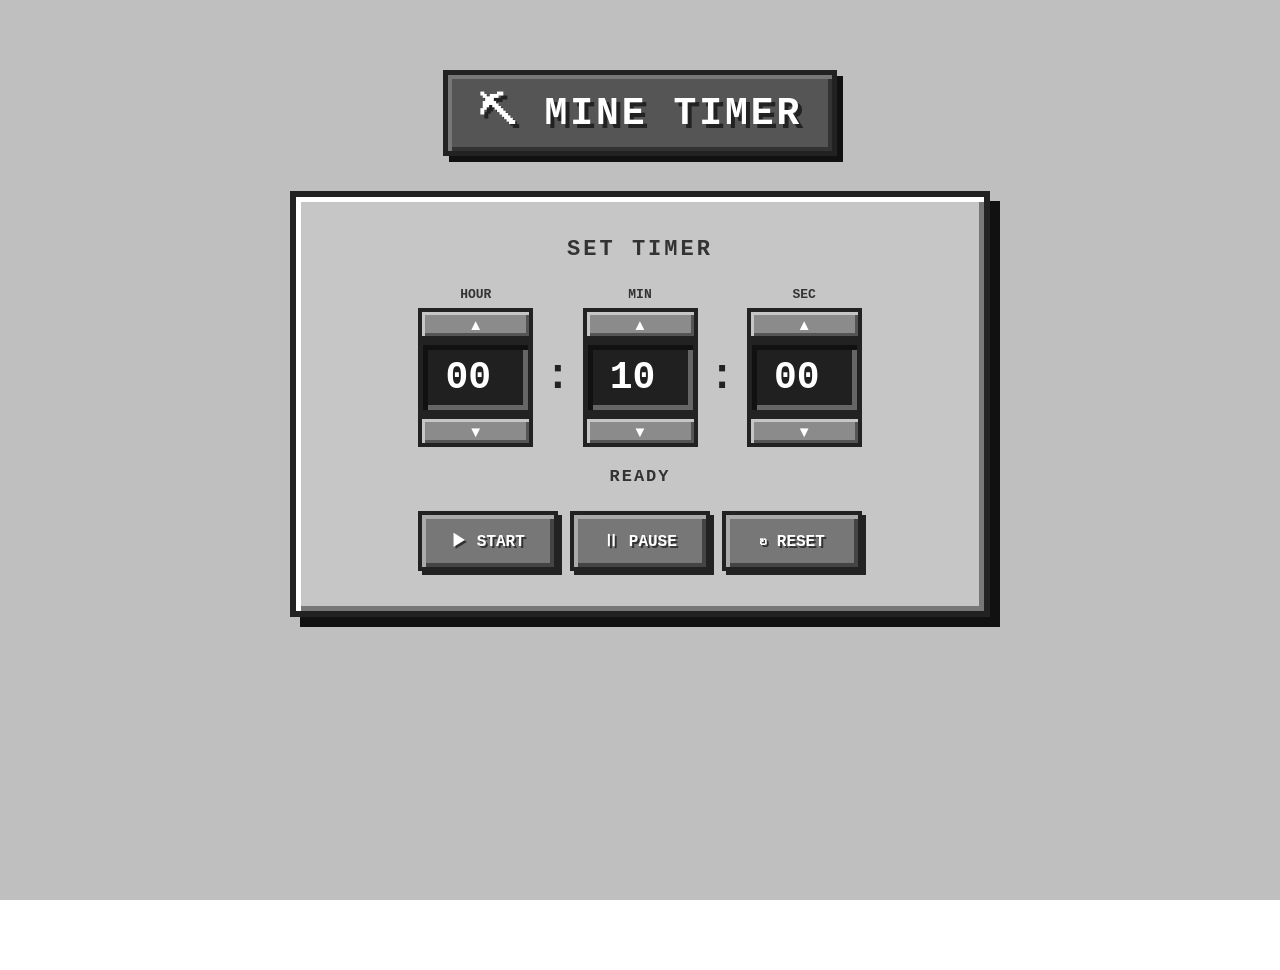
==== index.html @ 0df0d137 "Rename min.html to index.html" ====
<!DOCTYPE html>
<html lang="ko">
<head>
    <meta charset="UTF-8">
    <meta name="viewport" content="width=device-width, initial-scale=1.0">

    <title>Mine Timer</title>

    <link rel="stylesheet" href="style.css">
</head>

<body>

    <!-- 타이머 종료 효과 -->
    <div id="finishEffect">
        <div class="finish-message">
            ⏰ 보석 손실!!
        </div>
    </div>


    <main class="container">

        <!-- 제목 -->
        <h1>⛏ MINE TIMER</h1>


        <!-- 타이머 설정창 -->
        <section class="timer-box">

            <div class="label">
                SET TIMER
            </div>


            <!-- 시간 설정 -->
            <div class="time-input">

                <!-- 시간 -->
                <div class="time-part">

                    <span class="part-name">HOUR</span>

                    <button class="arrow-button" id="hourUp">
                        ▲
                    </button>

                    <input
                        type="number"
                        id="hours"
                        min="0"
                        max="99"
                        maxlength="2"
                        value="00"
                    >

                    <button class="arrow-button" id="hourDown">
                        ▼
                    </button>

                </div>


                <span class="colon">:</span>


                <!-- 분 -->
                <div class="time-part">

                    <span class="part-name">MIN</span>

                    <button class="arrow-button" id="minuteUp">
                        ▲
                    </button>

                    <input
                        type="number"
                        id="minutes"
                        min="0"
                        max="59"
                        maxlength="2"
                        value="10"
                    >

                    <button class="arrow-button" id="minuteDown">
                        ▼
                    </button>

                </div>


                <span class="colon">:</span>


                <!-- 초 -->
                <div class="time-part">

                    <span class="part-name">SEC</span>

                    <button class="arrow-button" id="secondUp">
                        ▲
                    </button>

                    <input
                        type="number"
                        id="seconds"
                        min="0"
                        max="59"
                        maxlength="2"
                        value="00"
                    >

                    <button class="arrow-button" id="secondDown">
                        ▼
                    </button>

                </div>

            </div>


            <!-- 상태 -->
            <div id="status" class="status">
                READY
            </div>


            <!-- 버튼 -->
            <div class="buttons">

                <button id="start" type="button">
                    ▶ START
                </button>

                <button id="pause" type="button">
                    Ⅱ PAUSE
                </button>

                <button id="reset" type="button">
                    ↻ RESET
                </button>

            </div>

        </section>

    </main>


    <script src="script.js"></script>

</body>
</html>
---- style.css ----
* {
    box-sizing: border-box;
}


/* =========================
   기본 화면
========================= */

html,
body {
    margin: 0;
    width: 100%;
    min-height: 100%;
}

body {
    min-height: 100vh;

    color: white;

    font-family: "Courier New", monospace;

    /* 마인크래프트 배경 */
    background-image: url("img/ChatGPT\ Image\ 2026년\ 9월\ 17일\ 오후\ 12_21_06.png");

    background-size: cover;
    background-position: center;
    background-repeat: no-repeat;
    background-attachment: fixed;

    overflow-x: hidden;
}


/* 배경을 조금 어둡게 */
body::after {
    content: "";

    position: fixed;

    inset: 0;

    background: rgba(0, 0, 0, 0.25);

    pointer-events: none;

    z-index: -1;
}


/* =========================
   전체 컨테이너
========================= */

.container {
    width: 700px;

    max-width: 92%;

    margin: 70px auto;

    text-align: center;
}


/* =========================
   제목
========================= */

h1 {
    display: inline-block;

    margin: 0 0 35px;

    padding: 16px 30px;

    background: #555555;

    border: 5px solid #222222;

    box-shadow:
        6px 6px 0 #111111,
        inset 4px 4px 0 #777777,
        inset -4px -4px 0 #333333;

    font-size: 38px;

    letter-spacing: 3px;

    text-shadow:
        4px 4px 0 #222222;
}


/* =========================
   메인 인벤토리 창
========================= */

.timer-box {
    padding: 40px 30px;

    background: #c6c6c6;

    border: 6px solid #222222;

    box-shadow:
        10px 10px 0 #111111,
        inset 5px 5px 0 #ffffff,
        inset -5px -5px 0 #777777;
}


/* 제목 */
.label {
    margin-bottom: 25px;

    color: #333333;

    font-size: 22px;

    font-weight: bold;

    letter-spacing: 3px;
}


/* =========================
   시간 설정
========================= */

.time-input {
    display: flex;

    justify-content: center;

    align-items: center;

    gap: 12px;

    margin-bottom: 20px;
}


/* 시간 하나의 영역 */

.time-part {
    display: flex;

    flex-direction: column;

    align-items: center;
}


/* HOUR / MIN / SEC */

.part-name {
    margin-bottom: 6px;

    color: #333333;

    font-size: 13px;

    font-weight: bold;
}


/* 시간 숫자 */

.time-part input {
    width: 115px;

    height: 75px;

    padding: 0;

    background: #202020;

    color: white;

    border: 5px solid #222222;

    text-align: center;

    font-family: "Courier New", monospace;

    font-size: 38px;

    font-weight: bold;

    box-shadow:
        inset 5px 5px 0 #111111,
        inset -5px -5px 0 #666666;

    outline: none;
}


/* 입력창 선택 */

.time-part input:focus {
    background: #355f2a;

    box-shadow:
        inset 5px 5px 0 #1d3518,
        inset -5px -5px 0 #6b9c59;
}


/* 위/아래 버튼 */

.arrow-button {
    width: 115px;

    height: 32px;

    padding: 0;

    background: #8b8b8b;

    color: white;

    border: 4px solid #222222;

    font-size: 15px;

    font-weight: bold;

    cursor: pointer;

    box-shadow:
        inset 3px 3px 0 #c6c6c6,
        inset -3px -3px 0 #555555;
}


.arrow-button:hover {
    background: #a0a0a0;
}


.arrow-button:active {
    transform: translate(2px, 2px);

    box-shadow:
        inset 3px 3px 0 #555555,
        inset -3px -3px 0 #c6c6c6;
}


/* : */

.colon {
    margin-top: 20px;

    color: #222222;

    font-size: 42px;

    font-weight: bold;
}


/* =========================
   상태
========================= */

.status {
    margin: 15px 0 25px;

    color: #333333;

    font-size: 17px;

    font-weight: bold;

    letter-spacing: 2px;
}


/* =========================
   START / PAUSE / RESET
========================= */

.buttons {
    display: flex;

    justify-content: center;

    gap: 12px;

    flex-wrap: wrap;
}


.buttons button {
    min-width: 140px;

    height: 60px;

    background: #777777;

    color: white;

    border: 4px solid #222222;

    font-family: "Courier New", monospace;

    font-size: 16px;

    font-weight: bold;

    cursor: pointer;

    text-shadow:
        2px 2px 0 #333333;

    box-shadow:
        inset 4px 4px 0 #aaaaaa,
        inset -4px -4px 0 #444444,
        4px 4px 0 #222222;
}


/* 마우스 올림 */

.buttons button:hover {
    background: #999999;
}


/* 누르는 순간 */

.buttons button:active {
    transform: translate(3px, 3px);

    box-shadow:
        inset 4px 4px 0 #444444,
        inset -4px -4px 0 #aaaaaa;
}


/* =========================
   종료 화면
========================= */

#finishEffect {
    position: fixed;

    inset: 0;

    display: none;

    justify-content: center;

    align-items: center;

    background: rgba(150, 0, 0, 0.5);

    z-index: 9999;

    pointer-events: none;
}


/* 종료됐을 때 */

#finishEffect.show {
    display: flex;

    animation: screenFlash 0.5s infinite alternate;
}


/* 종료 메시지 */

.finish-message {
    padding: 25px 40px;

    background: #3f3f3f;

    color: white;

    border: 6px solid #222222;

    box-shadow:
        8px 8px 0 #111111,
        inset 5px 5px 0 #777777,
        inset -5px -5px 0 #222222;

    font-family: "Courier New", monospace;

    font-size: 42px;

    font-weight: bold;

    text-shadow:
        4px 4px 0 #222222;
}


/* 화면 깜빡임 */

@keyframes screenFlash {

    from {
        background: rgba(120, 0, 0, 0.35);
    }

    to {
        background: rgba(255, 0, 0, 0.55);
    }

}


/* =========================
   모바일
========================= */

@media (max-width: 600px) {

    .container {
        margin: 35px auto;
    }


    h1 {
        font-size: 25px;

        padding: 13px 18px;
    }


    .timer-box {
        padding: 30px 10px;
    }


    .time-input {
        gap: 4px;
    }


    .time-part input,
    .arrow-button {
        width: 82px;
    }


    .time-part input {
        height: 65px;

        font-size: 27px;
    }


    .colon {
        font-size: 28px;
    }


    .buttons button {
        width: 100%;
    }


    .finish-message {
        font-size: 27px;

        padding: 20px;
    }

}
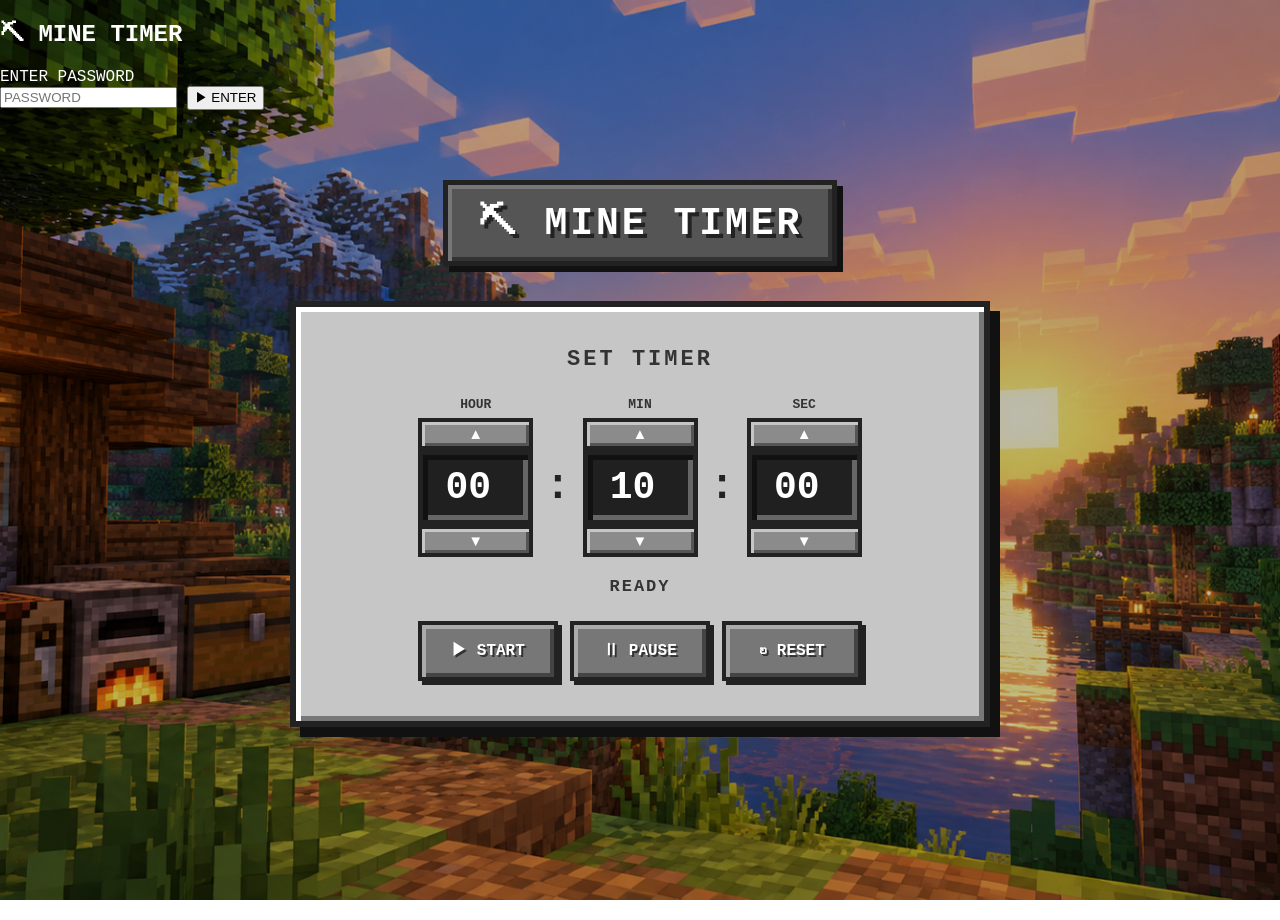
==== commit 24815d8b: "Update index.html" ====
--- a/index.html
+++ b/index.html
@@ -10,6 +10,28 @@
 </head>
 
 <body>
+    <!-- 비밀번호 화면 -->
+<div id="passwordScreen">
+    <div class="password-box">
+        <h2>⛏ MINE TIMER</h2>
+
+        <div class="password-label">
+            ENTER PASSWORD
+        </div>
+
+        <input
+            type="password"
+            id="passwordInput"
+            placeholder="PASSWORD"
+        >
+
+        <button id="passwordButton">
+            ▶ ENTER
+        </button>
+
+        <div id="passwordError"></div>
+    </div>
+</div>
 
     <!-- 타이머 종료 효과 -->
     <div id="finishEffect">
--- a/style.css
+++ b/style.css
@@ -22,7 +22,7 @@
     font-family: "Courier New", monospace;
 
     /* 마인크래프트 배경 */
-    background-image: url("img/ChatGPT\ Image\ 2026년\ 9월\ 17일\ 오후\ 12_21_06.png");
+    background-image: url("background1.png.png");
 
     background-size: cover;
     background-position: center;
@@ -472,4 +472,4 @@
         padding: 20px;
     }
 
-}+}
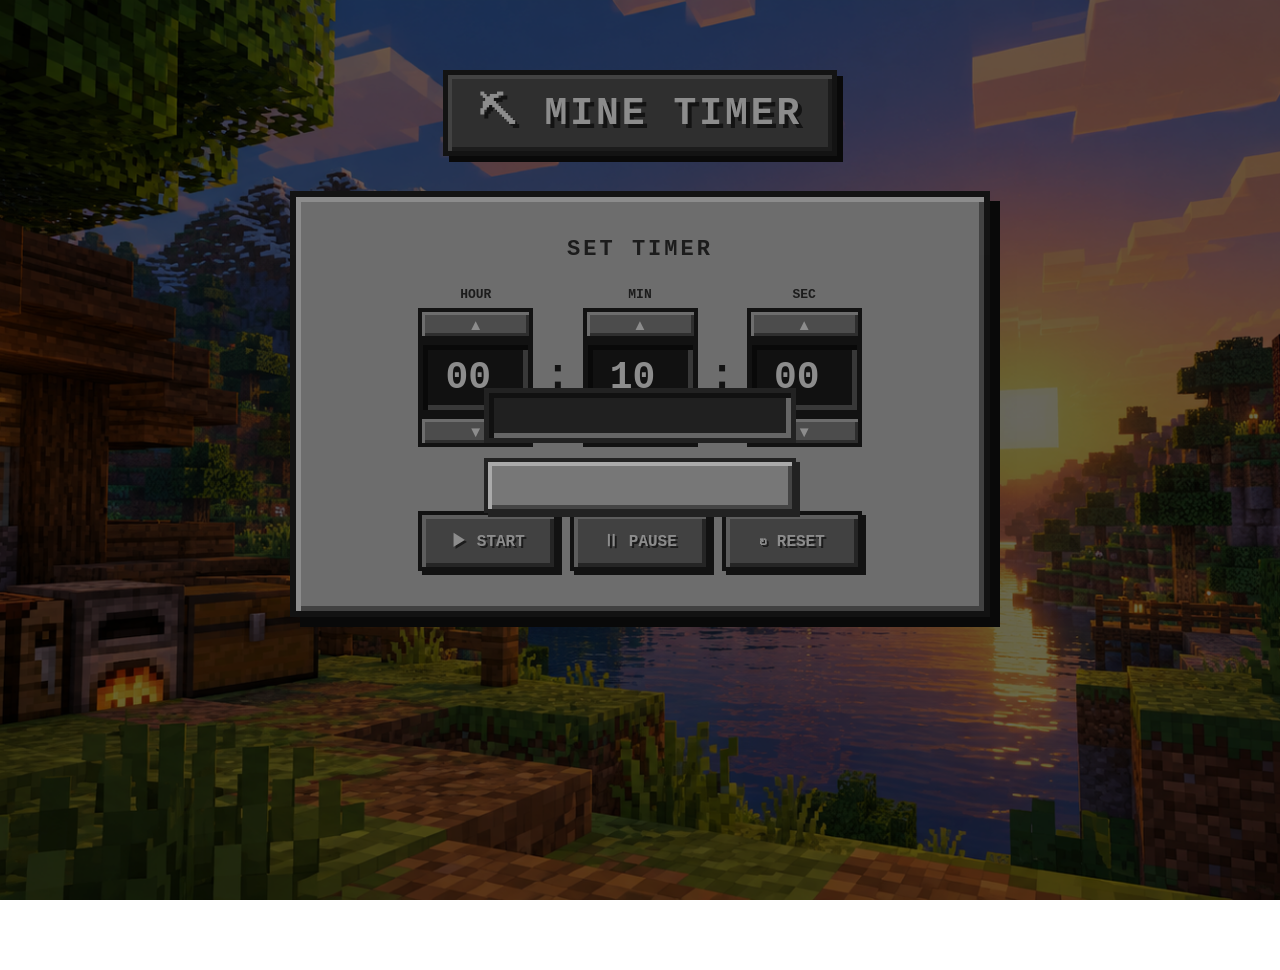
==== commit 47b993ab: "Update index.html" ====
--- a/index.html
+++ b/index.html
@@ -1,54 +1,79 @@
 <!DOCTYPE html>
 <html lang="ko">
+
 <head>
     <meta charset="UTF-8">
-    <meta name="viewport" content="width=device-width, initial-scale=1.0">
+
+    <meta
+        name="viewport"
+        content="width=device-width, initial-scale=1.0"
+    >
 
     <title>Mine Timer</title>
 
     <link rel="stylesheet" href="style.css">
 </head>
 
+
 <body>
-    <!-- 비밀번호 화면 -->
-<div id="passwordScreen">
-    <div class="password-box">
-        <h2>⛏ MINE TIMER</h2>
-
-        <div class="password-label">
-            ENTER PASSWORD
+
+
+    <!-- =========================
+         비밀번호 화면
+    ========================== -->
+
+    <div id="passwordScreen">
+
+        <div class="password-login">
+
+            <input
+                type="password"
+                id="passwordInput"
+                autocomplete="off"
+                placeholder=""
+            >
+
+            <button
+                id="passwordButton"
+                type="button"
+            ></button>
+
         </div>
 
-        <input
-            type="password"
-            id="passwordInput"
-            placeholder="PASSWORD"
-        >
-
-        <button id="passwordButton">
-            ▶ ENTER
-        </button>
-
-        <div id="passwordError"></div>
     </div>
-</div>
-
-    <!-- 타이머 종료 효과 -->
+
+
+    <!-- =========================
+         타이머 종료 효과
+    ========================== -->
+
     <div id="finishEffect">
+
         <div class="finish-message">
-            ⏰ 보석 손실!!
+            ⏰ TIMER END!
         </div>
+
     </div>
 
 
+    <!-- =========================
+         타이머
+    ========================== -->
+
     <main class="container">
 
+
         <!-- 제목 -->
-        <h1>⛏ MINE TIMER</h1>
+
+        <h1>
+            ⛏ MINE TIMER
+        </h1>
 
 
         <!-- 타이머 설정창 -->
+
         <section class="timer-box">
+
 
             <div class="label">
                 SET TIMER
@@ -56,83 +81,131 @@
 
 
             <!-- 시간 설정 -->
+
             <div class="time-input">
 
+
                 <!-- 시간 -->
+
                 <div class="time-part">
 
-                    <span class="part-name">HOUR</span>
-
-                    <button class="arrow-button" id="hourUp">
+                    <span class="part-name">
+                        HOUR
+                    </span>
+
+
+                    <button
+                        class="arrow-button"
+                        id="hourUp"
+                        type="button"
+                    >
                         ▲
                     </button>
+
 
                     <input
                         type="number"
                         id="hours"
                         min="0"
                         max="99"
-                        maxlength="2"
                         value="00"
-                    >
-
-                    <button class="arrow-button" id="hourDown">
+                        aria-label="시간"
+                    >
+
+
+                    <button
+                        class="arrow-button"
+                        id="hourDown"
+                        type="button"
+                    >
                         ▼
                     </button>
 
                 </div>
 
 
-                <span class="colon">:</span>
+                <span class="colon">
+                    :
+                </span>
 
 
                 <!-- 분 -->
+
                 <div class="time-part">
 
-                    <span class="part-name">MIN</span>
-
-                    <button class="arrow-button" id="minuteUp">
+                    <span class="part-name">
+                        MIN
+                    </span>
+
+
+                    <button
+                        class="arrow-button"
+                        id="minuteUp"
+                        type="button"
+                    >
                         ▲
                     </button>
+
 
                     <input
                         type="number"
                         id="minutes"
                         min="0"
                         max="59"
-                        maxlength="2"
                         value="10"
-                    >
-
-                    <button class="arrow-button" id="minuteDown">
+                        aria-label="분"
+                    >
+
+
+                    <button
+                        class="arrow-button"
+                        id="minuteDown"
+                        type="button"
+                    >
                         ▼
                     </button>
 
                 </div>
 
 
-                <span class="colon">:</span>
+                <span class="colon">
+                    :
+                </span>
 
 
                 <!-- 초 -->
+
                 <div class="time-part">
 
-                    <span class="part-name">SEC</span>
-
-                    <button class="arrow-button" id="secondUp">
+                    <span class="part-name">
+                        SEC
+                    </span>
+
+
+                    <button
+                        class="arrow-button"
+                        id="secondUp"
+                        type="button"
+                    >
                         ▲
                     </button>
+
 
                     <input
                         type="number"
                         id="seconds"
                         min="0"
                         max="59"
-                        maxlength="2"
                         value="00"
-                    >
-
-                    <button class="arrow-button" id="secondDown">
+                        aria-label="초"
+                    >
+
+
+                    <button
+                        class="arrow-button"
+                        id="secondDown"
+                        type="button"
+                    >
                         ▼
                     </button>
 
@@ -142,34 +215,53 @@
 
 
             <!-- 상태 -->
-            <div id="status" class="status">
+
+            <div
+                id="status"
+                class="status"
+            >
                 READY
             </div>
 
 
             <!-- 버튼 -->
+
             <div class="buttons">
 
-                <button id="start" type="button">
+                <button
+                    id="start"
+                    type="button"
+                >
                     ▶ START
                 </button>
 
-                <button id="pause" type="button">
+
+                <button
+                    id="pause"
+                    type="button"
+                >
                     Ⅱ PAUSE
                 </button>
 
-                <button id="reset" type="button">
+
+                <button
+                    id="reset"
+                    type="button"
+                >
                     ↻ RESET
                 </button>
 
             </div>
 
+
         </section>
 
+
     </main>
 
 
     <script src="script.js"></script>
 
 </body>
+
 </html>
--- a/style.css
+++ b/style.css
@@ -473,3 +473,160 @@
     }
 
 }
+/* =========================
+   비밀번호 화면
+========================= */
+
+#passwordScreen {
+    position: fixed;
+    inset: 0;
+
+    display: flex;
+    justify-content: center;
+    align-items: center;
+
+    background: rgba(0, 0, 0, 0.45);
+
+    z-index: 10000;
+}
+
+.password-box {
+    width: 430px;
+    max-width: 90%;
+
+    padding: 35px 30px;
+
+    background: #c6c6c6;
+
+    border: 6px solid #222222;
+
+    box-shadow:
+        10px 10px 0 #111111,
+        inset 5px 5px 0 #ffffff,
+        inset -5px -5px 0 #777777;
+
+    text-align: center;
+}
+
+.password-box h2 {
+    margin: 0 0 25px;
+
+    padding: 12px;
+
+    background: #555555;
+    color: white;
+
+    border: 4px solid #222222;
+
+    font-size: 27px;
+
+    text-shadow: 3px 3px 0 #222222;
+}
+
+.password-label {
+    margin-bottom: 10px;
+
+    color: #333333;
+
+    font-size: 15px;
+    font-weight: bold;
+
+    letter-spacing: 2px;
+}
+
+#passwordInput {
+    width: 100%;
+    height: 55px;
+
+    padding: 0 15px;
+
+    background: #202020;
+    color: white;
+
+    border: 5px solid #222222;
+
+    text-align: center;
+
+    font-family: "Courier New", monospace;
+    font-size: 20px;
+    font-weight: bold;
+
+    outline: none;
+
+    box-shadow:
+        inset 5px 5px 0 #111111,
+        inset -5px -5px 0 #666666;
+}
+
+#passwordInput:focus {
+    background: #355f2a;
+}
+
+#passwordButton {
+    width: 100%;
+    height: 55px;
+
+    margin-top: 15px;
+
+    background: #777777;
+    color: white;
+
+    border: 4px solid #222222;
+
+    font-family: "Courier New", monospace;
+    font-size: 16px;
+    font-weight: bold;
+
+    cursor: pointer;
+
+    text-shadow: 2px 2px 0 #333333;
+
+    box-shadow:
+        inset 4px 4px 0 #aaaaaa,
+        inset -4px -4px 0 #444444,
+        4px 4px 0 #222222;
+}
+
+#passwordButton:hover {
+    background: #999999;
+}
+
+#passwordButton:active {
+    transform: translate(3px, 3px);
+
+    box-shadow:
+        inset 4px 4px 0 #444444,
+        inset -4px -4px 0 #aaaaaa;
+}
+
+#passwordError {
+    min-height: 20px;
+
+    margin-top: 15px;
+
+    color: #8b0000;
+
+    font-size: 14px;
+    font-weight: bold;
+}
+#passwordScreen {
+    position: fixed;
+    inset: 0;
+    display: flex;
+    justify-content: center;
+    align-items: center;
+    background: rgba(0, 0, 0, 0.45);
+    z-index: 10000;
+}
+.password-box {
+    width: 430px;
+    max-width: 90%;
+    padding: 35px 30px;
+    background: #c6c6c6;
+    border: 6px solid #222222;
+    box-shadow:
+        10px 10px 0 #111111,
+        inset 5px 5px 0 #ffffff,
+        inset -5px -5px 0 #777777;
+    text-align: center;
+}
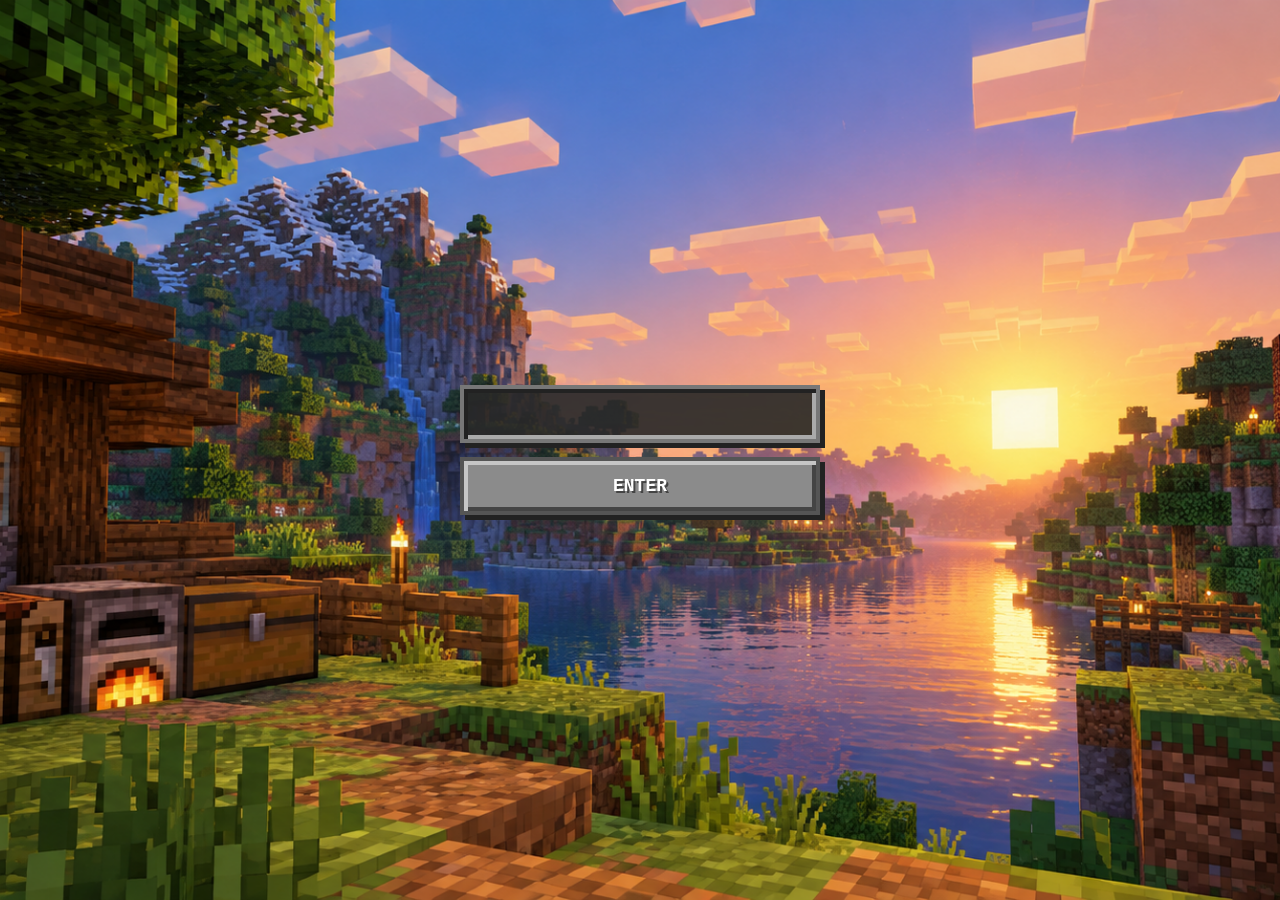
==== commit a63ff6c4: "Update index.html" ====
--- a/index.html
+++ b/index.html
@@ -50,7 +50,7 @@
     <div id="finishEffect">
 
         <div class="finish-message">
-            ⏰ TIMER END!
+            ⏰💎 보석 손실!! 💎⏰
         </div>
 
     </div>
--- a/style.css
+++ b/style.css
@@ -1,29 +1,22 @@
+/* =========================
+   기본 설정
+========================= */
+
 * {
     box-sizing: border-box;
 }
 
-
-/* =========================
-   기본 화면
-========================= */
 
 html,
 body {
     margin: 0;
     width: 100%;
-    min-height: 100%;
-}
-
-body {
     min-height: 100vh;
 
     color: white;
-
     font-family: "Courier New", monospace;
 
-    /* 마인크래프트 배경 */
     background-image: url("background1.png.png");
-
     background-size: cover;
     background-position: center;
     background-repeat: no-repeat;
@@ -32,9 +25,10 @@
     overflow-x: hidden;
 }
 
-
-/* 배경을 조금 어둡게 */
+/* 어두운 필터 */
+
 body::after {
+
     content: "";
 
     position: fixed;
@@ -50,10 +44,11 @@
 
 
 /* =========================
-   전체 컨테이너
+   타이머 전체
 ========================= */
 
 .container {
+
     width: 700px;
 
     max-width: 92%;
@@ -69,6 +64,7 @@
 ========================= */
 
 h1 {
+
     display: inline-block;
 
     margin: 0 0 35px;
@@ -88,16 +84,16 @@
 
     letter-spacing: 3px;
 
-    text-shadow:
-        4px 4px 0 #222222;
-}
-
-
-/* =========================
-   메인 인벤토리 창
+    text-shadow: 4px 4px 0 #222222;
+}
+
+
+/* =========================
+   타이머 박스
 ========================= */
 
 .timer-box {
+
     padding: 40px 30px;
 
     background: #c6c6c6;
@@ -111,8 +107,12 @@
 }
 
 
-/* 제목 */
+/* =========================
+   SET TIMER
+========================= */
+
 .label {
+
     margin-bottom: 25px;
 
     color: #333333;
@@ -126,10 +126,11 @@
 
 
 /* =========================
-   시간 설정
+   시간 입력 전체
 ========================= */
 
 .time-input {
+
     display: flex;
 
     justify-content: center;
@@ -142,9 +143,10 @@
 }
 
 
-/* 시간 하나의 영역 */
+/* 각각의 시/분/초 */
 
 .time-part {
+
     display: flex;
 
     flex-direction: column;
@@ -156,6 +158,7 @@
 /* HOUR / MIN / SEC */
 
 .part-name {
+
     margin-bottom: 6px;
 
     color: #333333;
@@ -166,9 +169,10 @@
 }
 
 
-/* 시간 숫자 */
+/* 숫자 입력 */
 
 .time-part input {
+
     width: 115px;
 
     height: 75px;
@@ -197,9 +201,10 @@
 }
 
 
-/* 입력창 선택 */
+/* 숫자 입력 클릭 */
 
 .time-part input:focus {
+
     background: #355f2a;
 
     box-shadow:
@@ -208,9 +213,10 @@
 }
 
 
-/* 위/아래 버튼 */
+/* 숫자 위아래 버튼 */
 
 .arrow-button {
+
     width: 115px;
 
     height: 32px;
@@ -236,11 +242,13 @@
 
 
 .arrow-button:hover {
+
     background: #a0a0a0;
 }
 
 
 .arrow-button:active {
+
     transform: translate(2px, 2px);
 
     box-shadow:
@@ -249,9 +257,12 @@
 }
 
 
-/* : */
+/* =========================
+   :
+========================= */
 
 .colon {
+
     margin-top: 20px;
 
     color: #222222;
@@ -267,6 +278,7 @@
 ========================= */
 
 .status {
+
     margin: 15px 0 25px;
 
     color: #333333;
@@ -284,6 +296,7 @@
 ========================= */
 
 .buttons {
+
     display: flex;
 
     justify-content: center;
@@ -295,6 +308,7 @@
 
 
 .buttons button {
+
     min-width: 140px;
 
     height: 60px;
@@ -313,8 +327,7 @@
 
     cursor: pointer;
 
-    text-shadow:
-        2px 2px 0 #333333;
+    text-shadow: 2px 2px 0 #333333;
 
     box-shadow:
         inset 4px 4px 0 #aaaaaa,
@@ -323,16 +336,14 @@
 }
 
 
-/* 마우스 올림 */
-
 .buttons button:hover {
+
     background: #999999;
 }
 
 
-/* 누르는 순간 */
-
 .buttons button:active {
+
     transform: translate(3px, 3px);
 
     box-shadow:
@@ -342,10 +353,11 @@
 
 
 /* =========================
-   종료 화면
+   타이머 종료 화면
 ========================= */
 
 #finishEffect {
+
     position: fixed;
 
     inset: 0;
@@ -364,18 +376,16 @@
 }
 
 
-/* 종료됐을 때 */
-
 #finishEffect.show {
+
     display: flex;
 
     animation: screenFlash 0.5s infinite alternate;
 }
 
 
-/* 종료 메시지 */
-
 .finish-message {
+
     padding: 25px 40px;
 
     background: #3f3f3f;
@@ -395,203 +405,161 @@
 
     font-weight: bold;
 
-    text-shadow:
-        4px 4px 0 #222222;
-}
-
-
-/* 화면 깜빡임 */
+    text-shadow: 4px 4px 0 #222222;
+}
+
 
 @keyframes screenFlash {
 
     from {
+
         background: rgba(120, 0, 0, 0.35);
+
     }
 
     to {
+
         background: rgba(255, 0, 0, 0.55);
-    }
-
-}
-
-
-/* =========================
-   모바일
-========================= */
-
-@media (max-width: 600px) {
-
-    .container {
-        margin: 35px auto;
-    }
-
-
-    h1 {
-        font-size: 25px;
-
-        padding: 13px 18px;
-    }
-
-
-    .timer-box {
-        padding: 30px 10px;
-    }
-
-
-    .time-input {
-        gap: 4px;
-    }
-
-
-    .time-part input,
-    .arrow-button {
-        width: 82px;
-    }
-
-
-    .time-part input {
-        height: 65px;
-
-        font-size: 27px;
-    }
-
-
-    .colon {
-        font-size: 28px;
-    }
-
-
-    .buttons button {
-        width: 100%;
-    }
-
-
-    .finish-message {
-        font-size: 27px;
-
-        padding: 20px;
-    }
-
-}
-/* =========================
+
+    }
+}
+
+
+/* ==================================================
    비밀번호 화면
-========================= */
+================================================== */
 
 #passwordScreen {
     position: fixed;
     inset: 0;
+    width: 100%;
+    height: 100vh;
 
     display: flex;
     justify-content: center;
     align-items: center;
 
-    background: rgba(0, 0, 0, 0.45);
+    background-image: url("background1.png.png");
+    background-size: cover;
+    background-position: center;
+    background-repeat: no-repeat;
 
     z-index: 10000;
 }
 
-.password-box {
-    width: 430px;
-    max-width: 90%;
-
-    padding: 35px 30px;
-
-    background: #c6c6c6;
-
-    border: 6px solid #222222;
-
-    box-shadow:
-        10px 10px 0 #111111,
-        inset 5px 5px 0 #ffffff,
-        inset -5px -5px 0 #777777;
+
+/* 비밀번호 입력창 + 버튼 */
+
+.password-login {
+
+    width: 360px;
+
+    display: flex;
+
+    flex-direction: column;
+
+    align-items: center;
+
+    gap: 14px;
+}
+
+
+/* 비밀번호 입력 */
+
+#passwordInput {
+
+    width: 360px;
+
+    height: 58px;
+
+    padding: 0 15px;
+
+    background: rgba(40, 40, 40, 0.9);
+
+    color: white;
+
+    border: 4px solid #777777;
+
+    box-shadow:
+        inset 4px 4px 0 #222222,
+        inset -4px -4px 0 #aaaaaa,
+        5px 5px 0 #222222;
+
+    outline: none;
 
     text-align: center;
-}
-
-.password-box h2 {
-    margin: 0 0 25px;
-
-    padding: 12px;
-
-    background: #555555;
+
+    font-family: "Courier New", monospace;
+
+    font-size: 22px;
+
+    font-weight: bold;
+}
+
+
+/* 비밀번호 입력창 클릭 */
+
+#passwordInput:focus {
+
+    border-color: #aaaaaa;
+
+    background: rgba(30, 30, 30, 0.95);
+}
+
+
+/* ENTER 버튼 */
+
+#passwordButton {
+
+    width: 360px;
+
+    height: 58px;
+
+    background: #8b8b8b;
+
+    border: 4px solid #555555;
+
+    box-shadow:
+        inset 4px 4px 0 #c6c6c6,
+        inset -4px -4px 0 #444444,
+        5px 5px 0 #222222;
+
+    cursor: pointer;
+
+    position: relative;
+}
+
+
+/* 버튼 글자 */
+
+#passwordButton::after {
+
+    content: "ENTER";
+
     color: white;
 
-    border: 4px solid #222222;
-
-    font-size: 27px;
-
-    text-shadow: 3px 3px 0 #222222;
-}
-
-.password-label {
-    margin-bottom: 10px;
-
-    color: #333333;
-
-    font-size: 15px;
-    font-weight: bold;
-
-    letter-spacing: 2px;
-}
-
-#passwordInput {
-    width: 100%;
-    height: 55px;
-
-    padding: 0 15px;
-
-    background: #202020;
-    color: white;
-
-    border: 5px solid #222222;
-
-    text-align: center;
-
     font-family: "Courier New", monospace;
-    font-size: 20px;
-    font-weight: bold;
-
-    outline: none;
-
-    box-shadow:
-        inset 5px 5px 0 #111111,
-        inset -5px -5px 0 #666666;
-}
-
-#passwordInput:focus {
-    background: #355f2a;
-}
-
-#passwordButton {
-    width: 100%;
-    height: 55px;
-
-    margin-top: 15px;
-
-    background: #777777;
-    color: white;
-
-    border: 4px solid #222222;
-
-    font-family: "Courier New", monospace;
-    font-size: 16px;
-    font-weight: bold;
-
-    cursor: pointer;
-
-    text-shadow: 2px 2px 0 #333333;
-
-    box-shadow:
-        inset 4px 4px 0 #aaaaaa,
-        inset -4px -4px 0 #444444,
-        4px 4px 0 #222222;
-}
+
+    font-size: 18px;
+
+    font-weight: bold;
+
+    text-shadow: 2px 2px 0 #444444;
+}
+
+
+/* 버튼 마우스 */
 
 #passwordButton:hover {
+
     background: #999999;
 }
 
+
+/* 버튼 클릭 */
+
 #passwordButton:active {
+
     transform: translate(3px, 3px);
 
     box-shadow:
@@ -599,34 +567,116 @@
         inset -4px -4px 0 #aaaaaa;
 }
 
-#passwordError {
-    min-height: 20px;
-
-    margin-top: 15px;
-
-    color: #8b0000;
-
-    font-size: 14px;
-    font-weight: bold;
-}
-#passwordScreen {
-    position: fixed;
-    inset: 0;
-    display: flex;
-    justify-content: center;
-    align-items: center;
-    background: rgba(0, 0, 0, 0.45);
-    z-index: 10000;
-}
-.password-box {
-    width: 430px;
-    max-width: 90%;
-    padding: 35px 30px;
-    background: #c6c6c6;
-    border: 6px solid #222222;
-    box-shadow:
-        10px 10px 0 #111111,
-        inset 5px 5px 0 #ffffff,
-        inset -5px -5px 0 #777777;
-    text-align: center;
-}
+
+/* 틀린 비밀번호 */
+
+#passwordInput.wrong {
+
+    animation: passwordShake 0.25s;
+}
+
+
+@keyframes passwordShake {
+
+    0% {
+        transform: translateX(0);
+    }
+
+    25% {
+        transform: translateX(-8px);
+    }
+
+    50% {
+        transform: translateX(8px);
+    }
+
+    75% {
+        transform: translateX(-8px);
+    }
+
+    100% {
+        transform: translateX(0);
+    }
+}
+
+
+/* =========================
+   모바일
+========================= */
+
+@media (max-width: 600px) {
+
+    .container {
+
+        margin: 35px auto;
+    }
+
+
+    h1 {
+
+        font-size: 25px;
+
+        padding: 13px 18px;
+    }
+
+
+    .timer-box {
+
+        padding: 30px 10px;
+    }
+
+
+    .time-input {
+
+        gap: 4px;
+    }
+
+
+    .time-part input,
+    .arrow-button {
+
+        width: 82px;
+    }
+
+
+    .time-part input {
+
+        height: 65px;
+
+        font-size: 27px;
+    }
+
+
+    .colon {
+
+        font-size: 28px;
+    }
+
+
+    .buttons button {
+
+        width: 100%;
+    }
+
+
+    .finish-message {
+
+        font-size: 27px;
+
+        padding: 20px;
+    }
+
+
+    .password-login {
+
+        width: 80%;
+    }
+
+
+    #passwordInput,
+    #passwordButton {
+
+        width: 100%;
+    }
+
+}
